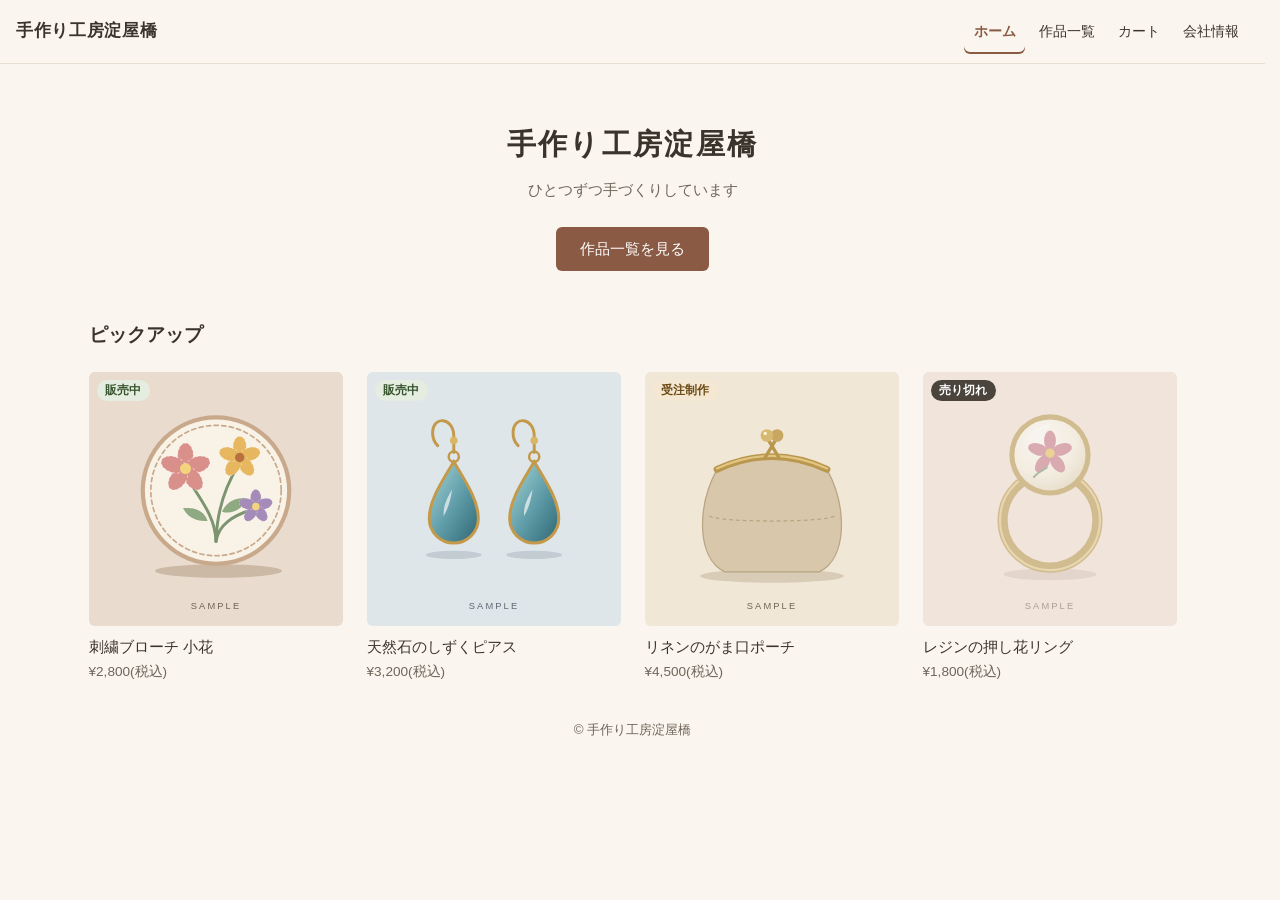
==== index.html @ a973cd4c "Add files via upload" ====
<!DOCTYPE html>
<html lang="ja">
<head>
  <meta charset="utf-8">
  <meta name="viewport" content="width=device-width, initial-scale=1">
  <title>作品カタログ</title>
  <link rel="icon" href="data:,">
  <link rel="stylesheet" href="styles.css">
</head>
<body>
  <header class="site-header">
    <a id="brand" class="brand" href="#home">作品カタログ</a>
    <nav class="site-nav" aria-label="メインメニュー">
      <a class="nav-button" href="#home" data-route="home">ホーム</a>
      <a class="nav-button" href="#works" data-route="works">作品一覧</a>
      <a class="nav-button" href="#cart" data-route="cart" id="nav-cart">カート<span id="cart-count" class="cart-count" hidden></span></a>
      <a class="nav-button" href="#company" data-route="company">会社情報</a>
    </nav>
  </header>

  <main class="site-main">
    <p id="message" class="message" hidden></p>
    <noscript><p class="message">作品を表示するには JavaScript を有効にしてください。</p></noscript>

    <section id="view-home" hidden>
      <div class="hero">
        <h1 id="home-title" tabindex="-1"></h1>
        <p id="shop-description"></p>
        <a class="primary-button" href="#works">作品一覧を見る</a>
      </div>
      <div id="pickup" hidden>
        <h2 class="section-title">ピックアップ</h2>
        <ul id="pickup-list" class="work-list"></ul>
      </div>
    </section>

    <section id="view-works" hidden>
      <h1 id="works-title" class="page-title" tabindex="-1">作品一覧</h1>
      <p id="works-empty" class="message" hidden>作品を準備中です。</p>
      <ul id="work-list" class="work-list"></ul>
    </section>

    <section id="view-cart" hidden>
      <h1 id="cart-title" class="page-title" tabindex="-1">カート</h1>
      <p id="cart-empty" class="message" hidden>カートは空です。<br><a href="#works">作品一覧を見る</a></p>
      <ul id="cart-list" class="cart-list"></ul>
      <div id="cart-summary" class="cart-summary" hidden>
        <p class="cart-total" aria-live="polite">合計 <strong id="cart-total"></strong></p>
        <p class="cart-note">ご注文方法は現在準備中です。</p>
      </div>
    </section>

    <section id="view-company" hidden>
      <h1 id="company-title" class="page-title" tabindex="-1">会社情報</h1>
      <p id="company-empty" class="message" hidden>会社情報を準備中です。</p>
      <dl id="shop-contact" class="shop-contact" hidden></dl>
    </section>
  </main>

  <footer class="site-footer">
    <small id="footer-text"></small>
  </footer>

  <dialog id="work-dialog" class="work-dialog" aria-labelledby="dialog-title">
    <button type="button" id="dialog-close" class="dialog-close" aria-label="閉じる">&times;</button>
    <div id="dialog-body" class="dialog-body">
      <div class="dialog-gallery">
        <div id="dialog-image" class="dialog-image"></div>
        <div id="dialog-thumbs" class="dialog-thumbs"></div>
      </div>
      <div class="dialog-info">
        <div id="dialog-status"></div>
        <h2 id="dialog-title"></h2>
        <p id="dialog-price" class="dialog-price"></p>
        <p id="dialog-description" class="dialog-description"></p>
        <dl id="dialog-specs" class="dialog-specs"></dl>
        <div class="dialog-actions">
          <button type="button" id="dialog-add" class="primary-button">カートに入れる</button>
          <p id="dialog-cart-note" class="dialog-cart-note" role="status"></p>
          <a id="dialog-cart-link" href="#cart" hidden>カートを見る</a>
        </div>
      </div>
    </div>
  </dialog>

  <script src="works.js"></script>
  <script src="app.js"></script>
</body>
</html>
---- styles.css ----
:root {
  --bg: #faf6ef;
  --surface: #ffffff;
  --ink: #3a332b;
  --muted: #6f655a;
  --line: #e6dfd3;
  --accent: #8a5a44;
  --image-bg: #efe9df;
}

* {
  box-sizing: border-box;
}

html {
  /* ダイアログを開いてスクロールバーが消えても、背景が横にずれないようにする */
  scrollbar-gutter: stable;
}

html:has(dialog[open]) {
  overflow: hidden;
}

body {
  margin: 0;
  background: var(--bg);
  color: var(--ink);
  font-family: "Hiragino Kaku Gothic ProN", "Hiragino Sans", "Yu Gothic UI", "Yu Gothic", Meiryo, sans-serif;
  line-height: 1.7;
}

.visually-hidden {
  position: absolute;
  width: 1px;
  height: 1px;
  overflow: hidden;
  clip-path: inset(50%);
  white-space: nowrap;
}

:focus-visible {
  outline: 2px solid var(--accent);
  outline-offset: 2px;
}

[tabindex="-1"]:focus {
  outline: none;
}

[hidden] {
  display: none !important;
}

/* ヘッダー・フッター */
.site-header {
  position: sticky;
  top: 0;
  z-index: 10;
  display: flex;
  flex-wrap: wrap;
  align-items: center;
  justify-content: space-between;
  gap: 0.25rem 0.75rem;
  padding: 0.6rem 1rem;
  border-bottom: 1px solid var(--line);
  background: var(--bg);
}

.brand {
  color: var(--ink);
  font-size: 1.05rem;
  font-weight: 600;
  letter-spacing: 0.04em;
  text-decoration: none;
}

.site-nav {
  display: flex;
  gap: 0.25rem;
  margin-left: auto;
}

.nav-button {
  display: inline-flex;
  align-items: center;
  gap: 0.3rem;
  min-height: 2.75rem;
  padding: 0 0.6rem;
  border-radius: 6px;
  color: var(--ink);
  font-size: 0.85rem;
  text-decoration: none;
  white-space: nowrap;
}

.nav-button:hover {
  background: var(--image-bg);
}

.nav-button[aria-current="page"] {
  color: var(--accent);
  font-weight: 600;
  box-shadow: inset 0 -2px 0 var(--accent);
}

.cart-count {
  min-width: 1.3rem;
  padding: 0 0.3rem;
  border-radius: 999px;
  background: var(--accent);
  color: #ffffff;
  font-size: 0.72rem;
  font-weight: 600;
  line-height: 1.3rem;
  text-align: center;
}

.primary-button {
  display: inline-block;
  min-height: 2.75rem;
  padding: 0.55rem 1.5rem;
  border: 0;
  border-radius: 6px;
  background: var(--accent);
  color: #ffffff;
  font: inherit;
  font-size: 0.95rem;
  text-decoration: none;
  cursor: pointer;
}

.primary-button:hover {
  background: #744a37;
}

.primary-button:disabled {
  background: var(--image-bg);
  color: var(--muted);
  cursor: not-allowed;
}

/* ホーム */
.hero {
  padding: 3.5rem 0 3rem;
  text-align: center;
}

.hero h1 {
  margin: 0;
  font-size: 1.8rem;
  font-weight: 600;
  letter-spacing: 0.08em;
}

.hero p {
  margin: 0.5rem 0 1.5rem;
  color: var(--muted);
  font-size: 0.95rem;
}

.section-title,
.page-title {
  margin: 0 0 1.25rem;
  font-size: 1.2rem;
  font-weight: 600;
}

.page-title {
  padding-top: 2rem;
  font-size: 1.4rem;
}

.site-footer {
  padding: 2rem 1.25rem 3rem;
  color: var(--muted);
  text-align: center;
}

/* 会社情報 */
.shop-contact {
  display: grid;
  grid-template-columns: auto minmax(0, 1fr);
  gap: 0.75rem 1.5rem;
  max-width: 720px;
  margin: 0;
  padding-top: 1rem;
  border-top: 1px solid var(--line);
  font-size: 0.95rem;
}

.shop-contact dt {
  color: var(--muted);
  white-space: nowrap;
}

.shop-contact dd {
  margin: 0;
  overflow-wrap: anywhere;
}

.shop-contact a {
  color: inherit;
}

/* 作品一覧 */
.site-main {
  max-width: 1120px;
  margin: 0 auto;
  padding: 0 1rem;
}

.message {
  padding: 3rem 1rem;
  color: var(--muted);
  text-align: center;
}

.work-list {
  display: grid;
  grid-template-columns: repeat(2, minmax(0, 1fr));
  gap: 1.5rem 1rem;
  margin: 0;
  padding: 0;
  list-style: none;
}

.work-card {
  display: block;
  width: 100%;
  padding: 0;
  border: 0;
  background: none;
  color: inherit;
  font: inherit;
  text-align: left;
  cursor: pointer;
}

.work-card-image {
  display: block;
  position: relative;
  aspect-ratio: 1;
  overflow: hidden;
  border-radius: 6px;
  background: var(--image-bg);
}

.work-card-image img {
  display: block;
  width: 100%;
  height: 100%;
  object-fit: cover;
  transition: transform 0.25s ease;
}

.work-card:hover .work-card-image img {
  transform: scale(1.03);
}

.work-card.is-soldout .work-card-image img,
.work-card.is-soldout .image-fallback {
  opacity: 0.55;
}

.work-card-image .status-badge {
  position: absolute;
  top: 0.5rem;
  left: 0.5rem;
}

.work-card-name {
  display: block;
  margin-top: 0.6rem;
  font-size: 0.92rem;
  overflow-wrap: anywhere;
}

.work-card-price {
  display: block;
  color: var(--muted);
  font-size: 0.85rem;
}

.image-fallback {
  display: flex;
  align-items: center;
  justify-content: center;
  width: 100%;
  height: 100%;
  color: var(--muted);
  font-size: 0.8rem;
}

/* 販売状況 */
.status-badge {
  display: inline-block;
  padding: 0.1rem 0.55rem;
  border-radius: 999px;
  font-size: 0.72rem;
  font-weight: 600;
  line-height: 1.6;
}

.status-available {
  background: #e4eddf;
  color: #33512b;
}

.status-order {
  background: #f5e8d3;
  color: #6b4a14;
}

.status-soldout {
  background: #4a443d;
  color: #ffffff;
}

/* カート */
.cart-list {
  max-width: 720px;
  margin: 0;
  padding: 0;
  list-style: none;
}

.cart-row {
  display: flex;
  gap: 1rem;
  padding: 1rem 0;
  border-top: 1px solid var(--line);
}

.cart-row-image {
  flex: none;
  width: 6rem;
  height: 6rem;
  overflow: hidden;
  border-radius: 6px;
  background: var(--image-bg);
}

.cart-row-image img {
  display: block;
  width: 100%;
  height: 100%;
  object-fit: cover;
}

.cart-row-info {
  flex: 1;
  min-width: 0;
}

.cart-row-name {
  margin: 0;
  font-size: 0.95rem;
  overflow-wrap: anywhere;
}

.cart-row-price {
  margin: 0;
  color: var(--muted);
  font-size: 0.85rem;
}

.cart-row-controls {
  display: flex;
  flex-wrap: wrap;
  align-items: center;
  gap: 0.25rem;
  margin-top: 0.5rem;
}

.quantity-button {
  width: 2.75rem;
  height: 2.75rem;
  border: 1px solid var(--line);
  border-radius: 6px;
  background: var(--surface);
  color: var(--ink);
  font-size: 1.1rem;
  cursor: pointer;
}

.quantity-button:disabled {
  color: #b3aa9d;
  cursor: not-allowed;
}

.quantity-value {
  min-width: 2rem;
  text-align: center;
}

.cart-remove {
  min-height: 2.75rem;
  margin-left: 0.5rem;
  padding: 0 0.5rem;
  border: 0;
  background: none;
  color: var(--muted);
  font: inherit;
  font-size: 0.85rem;
  text-decoration: underline;
  cursor: pointer;
}

.cart-row-notice {
  color: var(--muted);
  font-size: 0.85rem;
}

.cart-summary {
  max-width: 720px;
  padding-top: 1rem;
  border-top: 1px solid var(--line);
  text-align: right;
}

.cart-total {
  margin: 0;
}

.cart-total strong {
  font-size: 1.25rem;
}

.cart-note {
  margin: 0.5rem 0 0;
  color: var(--muted);
  font-size: 0.85rem;
}

/* 作品詳細 */
.work-dialog {
  width: min(880px, calc(100vw - 2rem));
  max-width: none;
  max-height: 90vh;
  max-height: 90dvh;
  padding: 0;
  overflow: hidden;
  border: 0;
  border-radius: 10px;
  background: var(--surface);
  color: var(--ink);
}

.work-dialog::backdrop {
  background: rgba(40, 33, 26, 0.55);
}

.dialog-body {
  max-height: 90vh;
  max-height: 90dvh;
  overflow-y: auto;
}

.dialog-close {
  position: absolute;
  top: 0.6rem;
  right: 0.6rem;
  z-index: 1;
  width: 2.75rem;
  height: 2.75rem;
  border: 1px solid var(--line);
  border-radius: 50%;
  background: var(--surface);
  color: var(--ink);
  font-size: 1.4rem;
  line-height: 1;
  cursor: pointer;
}

.dialog-image {
  aspect-ratio: 1;
  background: var(--image-bg);
}

.dialog-image img {
  display: block;
  width: 100%;
  height: 100%;
  object-fit: cover;
}

.dialog-thumbs {
  display: flex;
  flex-wrap: wrap;
  gap: 0.5rem;
  padding: 0.75rem 1.25rem 0;
}

.dialog-thumbs:empty {
  display: none;
}

.dialog-thumb {
  width: 3.5rem;
  height: 3.5rem;
  padding: 0;
  overflow: hidden;
  border: 2px solid transparent;
  border-radius: 4px;
  background: var(--image-bg);
  cursor: pointer;
}

.dialog-thumb[aria-current="true"] {
  border-color: var(--accent);
}

.dialog-thumb img {
  display: block;
  width: 100%;
  height: 100%;
  object-fit: cover;
}

.dialog-info {
  padding: 1.25rem 1.25rem 1.75rem;
}

.dialog-info h2 {
  margin: 0.5rem 0 0;
  font-size: 1.3rem;
  font-weight: 600;
  overflow-wrap: anywhere;
}

.dialog-price {
  margin: 0.25rem 0 0;
  font-size: 1.05rem;
}

.dialog-description {
  margin: 1.25rem 0 0;
  font-size: 0.95rem;
  white-space: pre-line;
  overflow-wrap: anywhere;
}

.dialog-specs {
  display: grid;
  grid-template-columns: auto 1fr;
  gap: 0.35rem 1rem;
  margin: 1.25rem 0 0;
  padding-top: 1rem;
  border-top: 1px solid var(--line);
  font-size: 0.88rem;
}

.dialog-specs:empty {
  display: none;
}

.dialog-specs dt {
  color: var(--muted);
}

.dialog-specs dd {
  margin: 0;
  overflow-wrap: anywhere;
}

.dialog-actions {
  margin-top: 1.5rem;
}

.dialog-cart-note {
  margin: 0.5rem 0 0;
  font-size: 0.88rem;
}

.dialog-cart-note:empty {
  display: none;
}

.dialog-actions a {
  display: inline-block;
  padding: 0.5rem 0;
  color: var(--accent);
  font-size: 0.9rem;
}

/* タブレット・PC */
@media (min-width: 720px) {
  .work-list {
    grid-template-columns: repeat(3, minmax(0, 1fr));
    gap: 2rem 1.5rem;
  }

  .dialog-body {
    display: grid;
    grid-template-columns: 1fr 1fr;
  }

  .dialog-thumbs {
    padding-bottom: 1.25rem;
  }

  .dialog-info {
    padding: 2rem 2rem 2rem 1.75rem;
  }
}

@media (min-width: 1024px) {
  .work-list {
    grid-template-columns: repeat(4, minmax(0, 1fr));
  }
}

@media (prefers-reduced-motion: reduce) {
  .work-card-image img {
    transition: none;
  }
}
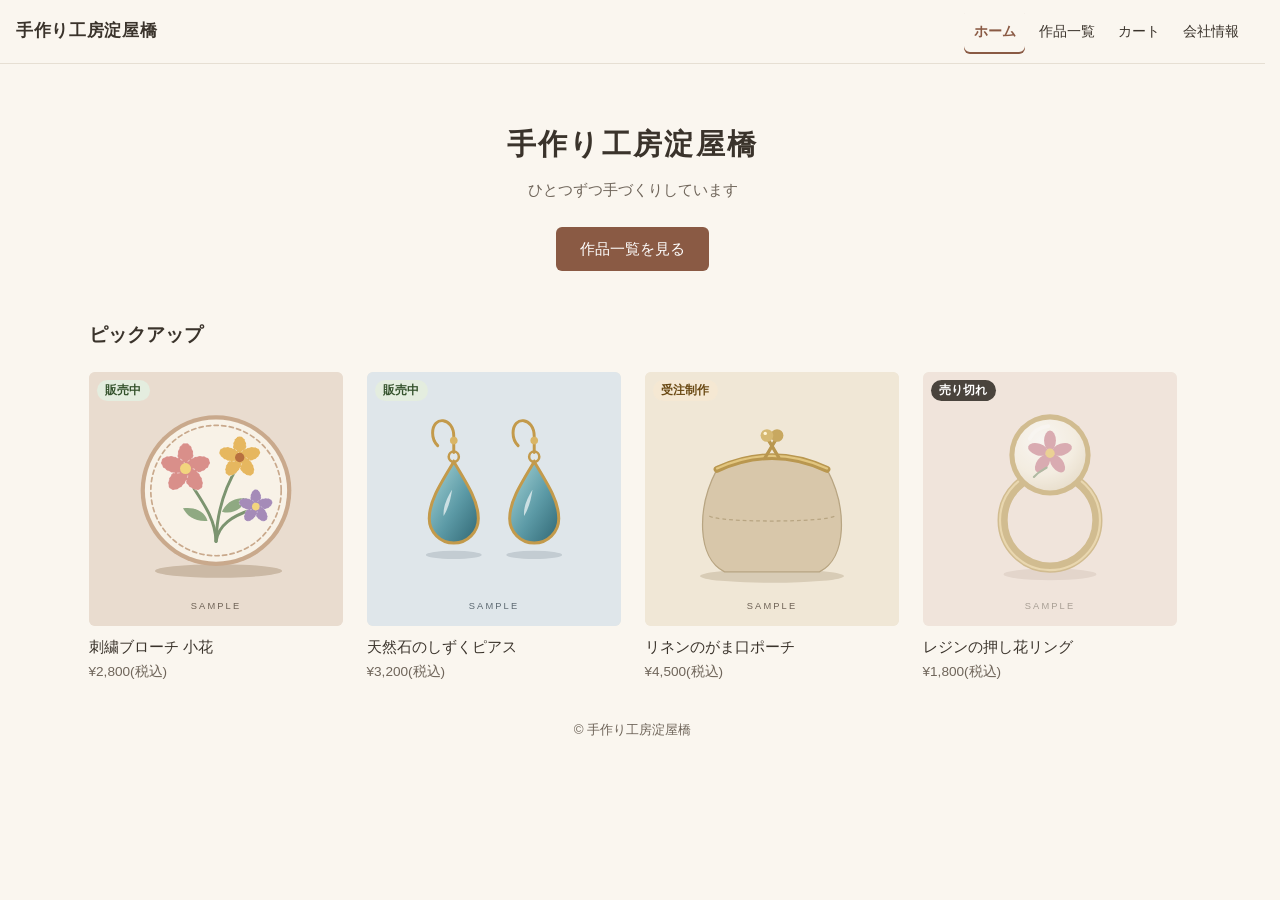
==== commit 8fcc69b4: "作品の絞り込みと Notion 管理を追加 - 作品一覧に販売状況の絞り込みボタンを追加 - Notion の作品データから works.js を作る同期を追加 - Notion の作品を編集する管理" ====
--- a/index.html
+++ b/index.html
@@ -36,7 +36,9 @@
 
     <section id="view-works" hidden>
       <h1 id="works-title" class="page-title" tabindex="-1">作品一覧</h1>
-      <p id="works-empty" class="message" hidden>作品を準備中です。</p>
+      <div id="work-filter" class="work-filter" role="group" aria-label="販売状況で絞り込む" hidden></div>
+      <p id="works-result" class="visually-hidden" role="status"></p>
+      <p id="works-empty" class="message" hidden></p>
       <ul id="work-list" class="work-list"></ul>
     </section>
 
--- a/styles.css
+++ b/styles.css
@@ -213,6 +213,36 @@
   padding: 3rem 1rem;
   color: var(--muted);
   text-align: center;
+}
+
+.work-filter {
+  display: flex;
+  flex-wrap: wrap;
+  gap: 0.5rem;
+  margin: 0 0 1.5rem;
+}
+
+.filter-button {
+  min-height: 2.75rem;
+  padding: 0 1rem;
+  border: 1px solid var(--line);
+  border-radius: 999px;
+  background: var(--surface);
+  color: var(--ink);
+  font: inherit;
+  font-size: 0.9rem;
+  cursor: pointer;
+}
+
+.filter-button:hover {
+  background: var(--image-bg);
+}
+
+.filter-button[aria-pressed="true"] {
+  border-color: var(--accent);
+  background: var(--accent);
+  color: #ffffff;
+  font-weight: 600;
 }
 
 .work-list {
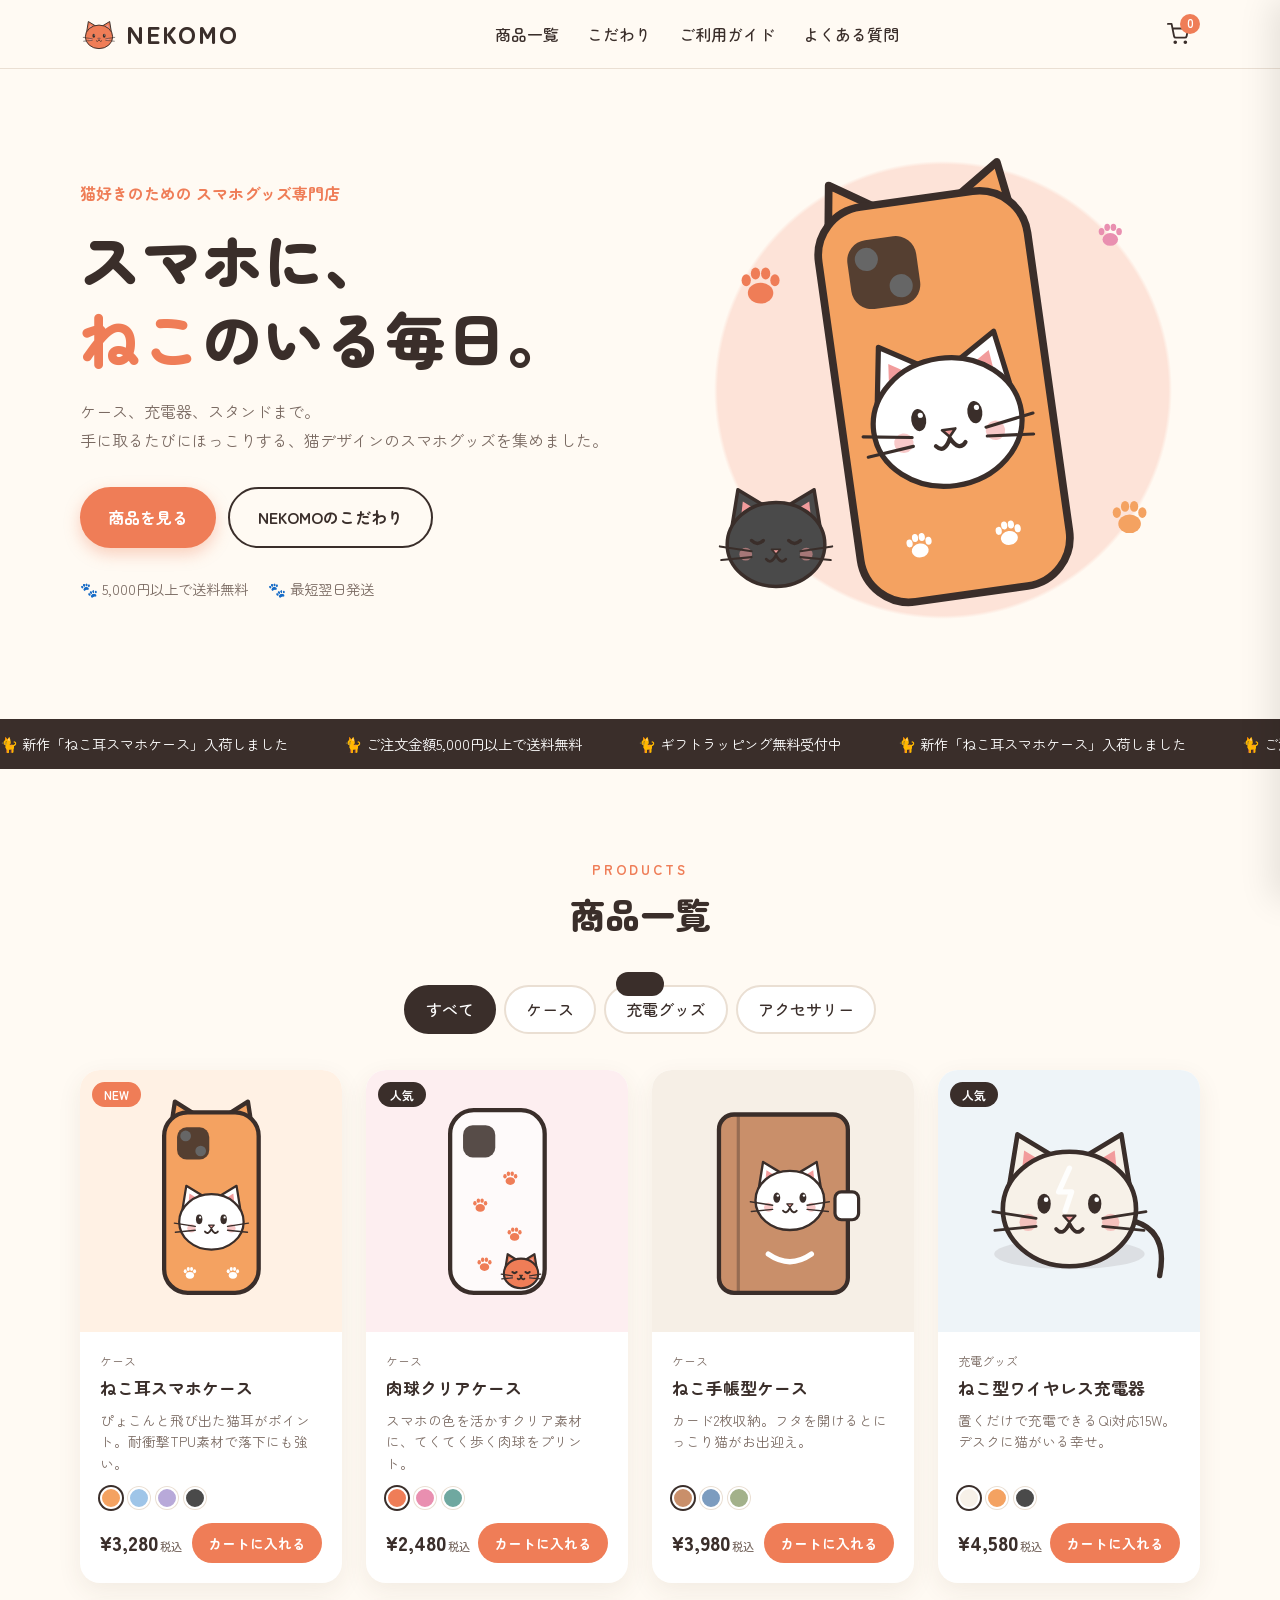
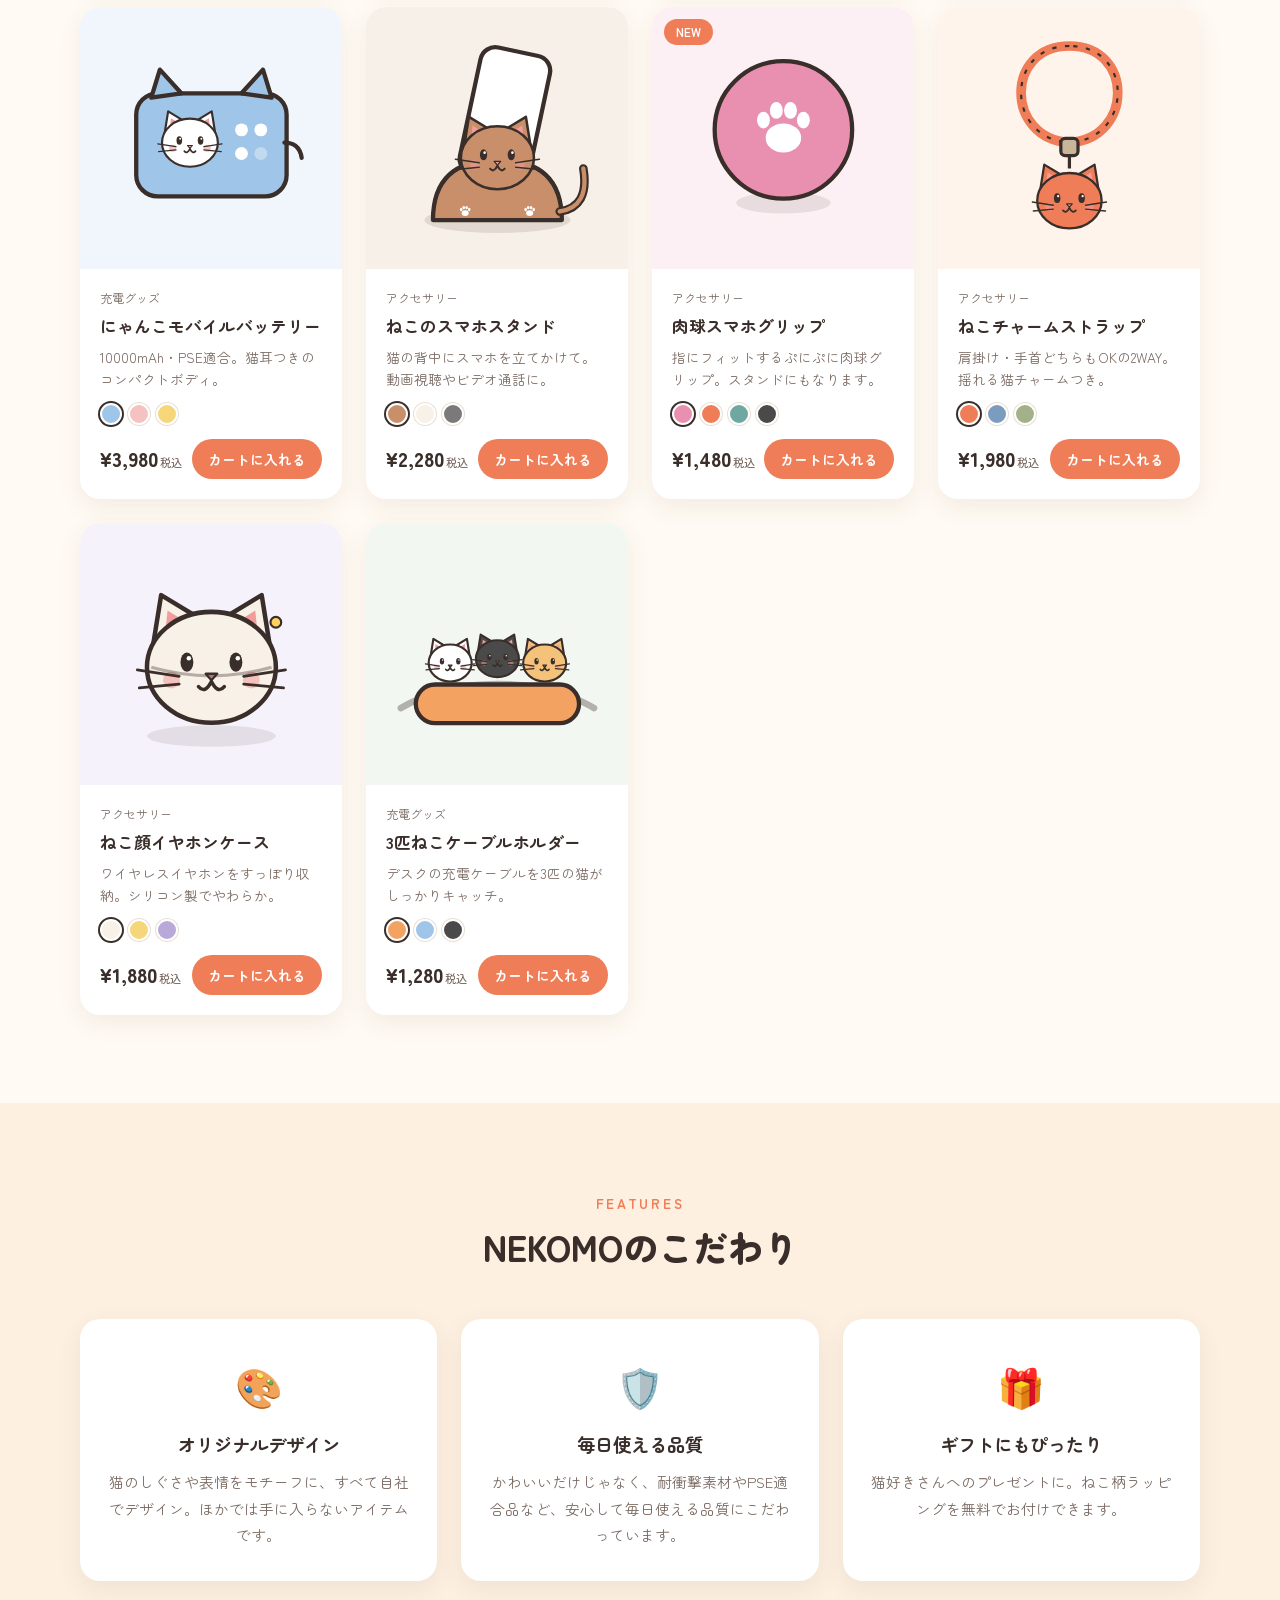
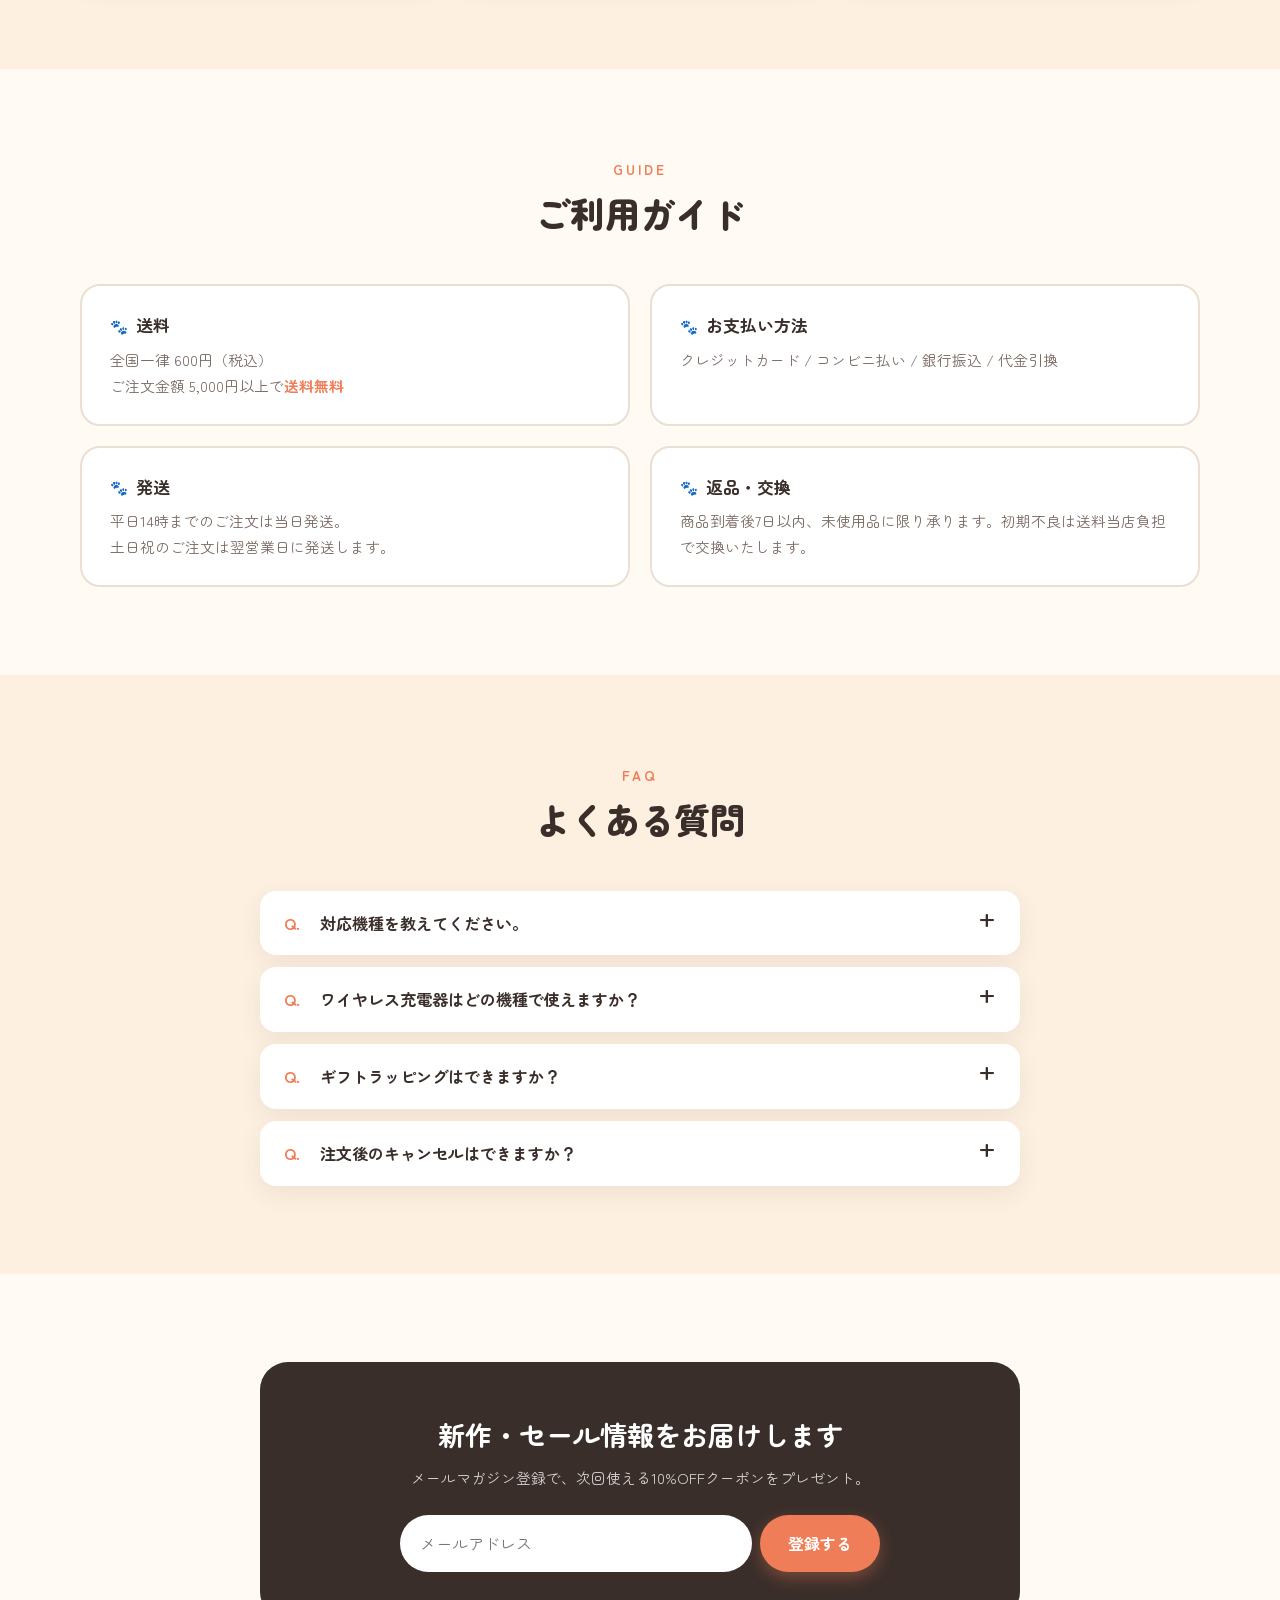
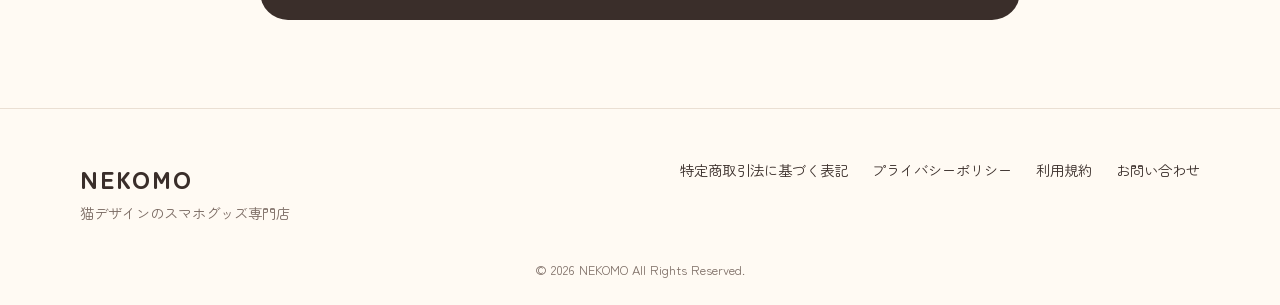
==== commit 21373259: "NEKOMO（猫デザインのスマホグッズ専門店）のショップページを追加 Co-Authored-By: Claude Opus 5.5 <noreply@anthropic.com>" ====
--- a/index.html
+++ b/index.html
@@ -1,91 +1,222 @@
-<!DOCTYPE html>
+<!doctype html>
 <html lang="ja">
 <head>
   <meta charset="utf-8">
   <meta name="viewport" content="width=device-width, initial-scale=1">
-  <title>作品カタログ</title>
-  <link rel="icon" href="data:,">
-  <link rel="stylesheet" href="styles.css">
+  <title>NEKOMO｜猫デザインのスマホグッズ専門店</title>
+  <meta name="description" content="猫デザインのスマホケース・充電器・スタンドなど、毎日がちょっと楽しくなるスマホグッズの専門店 NEKOMO。">
+  <link rel="preconnect" href="https://fonts.googleapis.com">
+  <link rel="preconnect" href="https://fonts.gstatic.com" crossorigin>
+  <link href="https://fonts.googleapis.com/css2?family=Zen+Maru+Gothic:wght@400;500;700;900&display=swap" rel="stylesheet">
+  <link rel="stylesheet" href="style.css">
 </head>
 <body>
-  <header class="site-header">
-    <a id="brand" class="brand" href="#home">作品カタログ</a>
-    <nav class="site-nav" aria-label="メインメニュー">
-      <a class="nav-button" href="#home" data-route="home">ホーム</a>
-      <a class="nav-button" href="#works" data-route="works">作品一覧</a>
-      <a class="nav-button" href="#cart" data-route="cart" id="nav-cart">カート<span id="cart-count" class="cart-count" hidden></span></a>
-      <a class="nav-button" href="#company" data-route="company">会社情報</a>
-    </nav>
+
+  <!-- ヘッダー -->
+  <header class="header">
+    <div class="container header__inner">
+      <a href="#" class="logo" aria-label="NEKOMO トップへ">
+        <span class="logo__icon" id="logoIcon"></span>
+        <span class="logo__text">NEKOMO</span>
+      </a>
+      <nav class="nav" id="nav">
+        <a href="#products">商品一覧</a>
+        <a href="#features">こだわり</a>
+        <a href="#guide">ご利用ガイド</a>
+        <a href="#faq">よくある質問</a>
+      </nav>
+      <div class="header__actions">
+        <button class="cart-btn" id="cartOpen" aria-label="カートを開く">
+          <svg viewBox="0 0 24 24" width="22" height="22" fill="none" stroke="currentColor" stroke-width="2" stroke-linecap="round" stroke-linejoin="round"><circle cx="9" cy="21" r="1"/><circle cx="20" cy="21" r="1"/><path d="M1 1h4l2.7 13.4a2 2 0 0 0 2 1.6h9.7a2 2 0 0 0 2-1.6L23 6H6"/></svg>
+          <span class="cart-btn__count" id="cartCount">0</span>
+        </button>
+        <button class="menu-btn" id="menuBtn" aria-label="メニュー"><span></span><span></span><span></span></button>
+      </div>
+    </div>
   </header>
 
-  <main class="site-main">
-    <p id="message" class="message" hidden></p>
-    <noscript><p class="message">作品を表示するには JavaScript を有効にしてください。</p></noscript>
-
-    <section id="view-home" hidden>
-      <div class="hero">
-        <h1 id="home-title" tabindex="-1"></h1>
-        <p id="shop-description"></p>
-        <a class="primary-button" href="#works">作品一覧を見る</a>
-      </div>
-      <div id="pickup" hidden>
-        <h2 class="section-title">ピックアップ</h2>
-        <ul id="pickup-list" class="work-list"></ul>
-      </div>
-    </section>
-
-    <section id="view-works" hidden>
-      <h1 id="works-title" class="page-title" tabindex="-1">作品一覧</h1>
-      <div id="work-filter" class="work-filter" role="group" aria-label="販売状況で絞り込む" hidden></div>
-      <p id="works-result" class="visually-hidden" role="status"></p>
-      <p id="works-empty" class="message" hidden></p>
-      <ul id="work-list" class="work-list"></ul>
-    </section>
-
-    <section id="view-cart" hidden>
-      <h1 id="cart-title" class="page-title" tabindex="-1">カート</h1>
-      <p id="cart-empty" class="message" hidden>カートは空です。<br><a href="#works">作品一覧を見る</a></p>
-      <ul id="cart-list" class="cart-list"></ul>
-      <div id="cart-summary" class="cart-summary" hidden>
-        <p class="cart-total" aria-live="polite">合計 <strong id="cart-total"></strong></p>
-        <p class="cart-note">ご注文方法は現在準備中です。</p>
-      </div>
-    </section>
-
-    <section id="view-company" hidden>
-      <h1 id="company-title" class="page-title" tabindex="-1">会社情報</h1>
-      <p id="company-empty" class="message" hidden>会社情報を準備中です。</p>
-      <dl id="shop-contact" class="shop-contact" hidden></dl>
+  <main>
+    <!-- ヒーロー -->
+    <section class="hero">
+      <div class="container hero__inner">
+        <div class="hero__text">
+          <p class="hero__eyebrow">猫好きのための スマホグッズ専門店</p>
+          <h1 class="hero__title">スマホに、<br><span class="accent">ねこ</span>のいる毎日。</h1>
+          <p class="hero__lead">ケース、充電器、スタンドまで。<br>手に取るたびにほっこりする、猫デザインのスマホグッズを集めました。</p>
+          <div class="hero__cta">
+            <a href="#products" class="btn btn--primary">商品を見る</a>
+            <a href="#features" class="btn btn--ghost">NEKOMOのこだわり</a>
+          </div>
+          <ul class="hero__badges">
+            <li>🐾 5,000円以上で送料無料</li>
+            <li>🐾 最短翌日発送</li>
+          </ul>
+        </div>
+        <div class="hero__visual" id="heroVisual" aria-hidden="true"></div>
+      </div>
+    </section>
+
+    <!-- お知らせ帯 -->
+    <div class="ticker">
+      <div class="ticker__track">
+        <span>🐈 新作「ねこ耳スマホケース」入荷しました</span>
+        <span>🐈 ご注文金額5,000円以上で送料無料</span>
+        <span>🐈 ギフトラッピング無料受付中</span>
+        <span>🐈 新作「ねこ耳スマホケース」入荷しました</span>
+        <span>🐈 ご注文金額5,000円以上で送料無料</span>
+        <span>🐈 ギフトラッピング無料受付中</span>
+      </div>
+    </div>
+
+    <!-- 商品一覧 -->
+    <section class="section" id="products">
+      <div class="container">
+        <div class="section__head">
+          <p class="section__eyebrow">PRODUCTS</p>
+          <h2 class="section__title">商品一覧</h2>
+        </div>
+        <div class="filters" id="filters" role="tablist">
+          <button class="filter is-active" data-cat="all">すべて</button>
+          <button class="filter" data-cat="case">ケース</button>
+          <button class="filter" data-cat="charge">充電グッズ</button>
+          <button class="filter" data-cat="accessory">アクセサリー</button>
+        </div>
+        <div class="grid" id="productGrid"></div>
+      </div>
+    </section>
+
+    <!-- こだわり -->
+    <section class="section section--tint" id="features">
+      <div class="container">
+        <div class="section__head">
+          <p class="section__eyebrow">FEATURES</p>
+          <h2 class="section__title">NEKOMOのこだわり</h2>
+        </div>
+        <div class="features">
+          <article class="feature">
+            <div class="feature__icon">🎨</div>
+            <h3>オリジナルデザイン</h3>
+            <p>猫のしぐさや表情をモチーフに、すべて自社でデザイン。ほかでは手に入らないアイテムです。</p>
+          </article>
+          <article class="feature">
+            <div class="feature__icon">🛡️</div>
+            <h3>毎日使える品質</h3>
+            <p>かわいいだけじゃなく、耐衝撃素材やPSE適合品など、安心して毎日使える品質にこだわっています。</p>
+          </article>
+          <article class="feature">
+            <div class="feature__icon">🎁</div>
+            <h3>ギフトにもぴったり</h3>
+            <p>猫好きさんへのプレゼントに。ねこ柄ラッピングを無料でお付けできます。</p>
+          </article>
+        </div>
+      </div>
+    </section>
+
+    <!-- ご利用ガイド -->
+    <section class="section" id="guide">
+      <div class="container">
+        <div class="section__head">
+          <p class="section__eyebrow">GUIDE</p>
+          <h2 class="section__title">ご利用ガイド</h2>
+        </div>
+        <div class="guide">
+          <div class="guide__item">
+            <h3>送料</h3>
+            <p>全国一律 600円（税込）<br>ご注文金額 5,000円以上で<strong>送料無料</strong></p>
+          </div>
+          <div class="guide__item">
+            <h3>お支払い方法</h3>
+            <p>クレジットカード / コンビニ払い / 銀行振込 / 代金引換</p>
+          </div>
+          <div class="guide__item">
+            <h3>発送</h3>
+            <p>平日14時までのご注文は当日発送。<br>土日祝のご注文は翌営業日に発送します。</p>
+          </div>
+          <div class="guide__item">
+            <h3>返品・交換</h3>
+            <p>商品到着後7日以内、未使用品に限り承ります。初期不良は送料当店負担で交換いたします。</p>
+          </div>
+        </div>
+      </div>
+    </section>
+
+    <!-- FAQ -->
+    <section class="section section--tint" id="faq">
+      <div class="container container--narrow">
+        <div class="section__head">
+          <p class="section__eyebrow">FAQ</p>
+          <h2 class="section__title">よくある質問</h2>
+        </div>
+        <div class="faq">
+          <details>
+            <summary>対応機種を教えてください。</summary>
+            <p>スマホケース・保護グッズは iPhone 15 / 16 / 17 シリーズ、主要な Android 機種に対応しています。各商品ページの対応機種をご確認ください。</p>
+          </details>
+          <details>
+            <summary>ワイヤレス充電器はどの機種で使えますか？</summary>
+            <p>Qi 規格に対応したスマートフォンでご利用いただけます。厚みのあるケースを装着している場合は充電できないことがあります。</p>
+          </details>
+          <details>
+            <summary>ギフトラッピングはできますか？</summary>
+            <p>はい、無料で承ります。ご注文時の備考欄に「ラッピング希望」とご記入ください。</p>
+          </details>
+          <details>
+            <summary>注文後のキャンセルはできますか？</summary>
+            <p>発送前であればキャンセル可能です。お問い合わせフォームよりお早めにご連絡ください。</p>
+          </details>
+        </div>
+      </div>
+    </section>
+
+    <!-- ニュースレター -->
+    <section class="section newsletter">
+      <div class="container container--narrow newsletter__inner">
+        <h2>新作・セール情報をお届けします</h2>
+        <p>メールマガジン登録で、次回使える10%OFFクーポンをプレゼント。</p>
+        <form class="newsletter__form" id="newsletterForm">
+          <input type="email" placeholder="メールアドレス" required aria-label="メールアドレス">
+          <button class="btn btn--primary" type="submit">登録する</button>
+        </form>
+      </div>
     </section>
   </main>
 
-  <footer class="site-footer">
-    <small id="footer-text"></small>
+  <!-- フッター -->
+  <footer class="footer">
+    <div class="container footer__inner">
+      <div>
+        <p class="logo logo--footer"><span class="logo__text">NEKOMO</span></p>
+        <p class="footer__desc">猫デザインのスマホグッズ専門店</p>
+      </div>
+      <ul class="footer__links">
+        <li><a href="#">特定商取引法に基づく表記</a></li>
+        <li><a href="#">プライバシーポリシー</a></li>
+        <li><a href="#">利用規約</a></li>
+        <li><a href="#">お問い合わせ</a></li>
+      </ul>
+    </div>
+    <p class="footer__copy">&copy; 2026 NEKOMO All Rights Reserved.</p>
   </footer>
 
-  <dialog id="work-dialog" class="work-dialog" aria-labelledby="dialog-title">
-    <button type="button" id="dialog-close" class="dialog-close" aria-label="閉じる">&times;</button>
-    <div id="dialog-body" class="dialog-body">
-      <div class="dialog-gallery">
-        <div id="dialog-image" class="dialog-image"></div>
-        <div id="dialog-thumbs" class="dialog-thumbs"></div>
-      </div>
-      <div class="dialog-info">
-        <div id="dialog-status"></div>
-        <h2 id="dialog-title"></h2>
-        <p id="dialog-price" class="dialog-price"></p>
-        <p id="dialog-description" class="dialog-description"></p>
-        <dl id="dialog-specs" class="dialog-specs"></dl>
-        <div class="dialog-actions">
-          <button type="button" id="dialog-add" class="primary-button">カートに入れる</button>
-          <p id="dialog-cart-note" class="dialog-cart-note" role="status"></p>
-          <a id="dialog-cart-link" href="#cart" hidden>カートを見る</a>
-        </div>
-      </div>
-    </div>
-  </dialog>
-
-  <script src="works.js"></script>
-  <script src="app.js"></script>
+  <!-- カートドロワー -->
+  <div class="overlay" id="overlay"></div>
+  <aside class="drawer" id="drawer" aria-label="ショッピングカート">
+    <div class="drawer__head">
+      <h2>カート</h2>
+      <button class="drawer__close" id="cartClose" aria-label="閉じる">×</button>
+    </div>
+    <div class="drawer__body" id="cartItems"></div>
+    <div class="drawer__foot">
+      <div class="drawer__row"><span>小計</span><span id="subtotal">¥0</span></div>
+      <div class="drawer__row"><span>送料</span><span id="shipping">¥0</span></div>
+      <p class="drawer__note" id="shippingNote"></p>
+      <div class="drawer__row drawer__row--total"><span>合計（税込）</span><span id="total">¥0</span></div>
+      <button class="btn btn--primary btn--block" id="checkoutBtn">レジに進む</button>
+    </div>
+  </aside>
+
+  <div class="toast" id="toast" role="status" aria-live="polite"></div>
+
+  <script src="script.js"></script>
 </body>
 </html>
--- a/style.css
+++ b/style.css
@@ -0,0 +1,244 @@
+:root {
+  --bg: #fffaf3;
+  --bg-tint: #fdf0e1;
+  --surface: #ffffff;
+  --text: #3a2e2a;
+  --muted: #7a6a62;
+  --line: #eadfd3;
+  --accent: #ef7d57;
+  --accent-dark: #d9643f;
+  --accent-soft: #fde3d8;
+  --radius: 20px;
+  --shadow: 0 8px 24px rgba(90, 60, 40, 0.08);
+}
+
+* { box-sizing: border-box; margin: 0; padding: 0; }
+html { scroll-behavior: smooth; scroll-padding-top: 80px; }
+body {
+  font-family: "Zen Maru Gothic", "Hiragino Maru Gothic ProN", "Meiryo", sans-serif;
+  background: var(--bg);
+  color: var(--text);
+  line-height: 1.8;
+  -webkit-font-smoothing: antialiased;
+}
+img, svg { display: block; max-width: 100%; }
+a { color: inherit; text-decoration: none; }
+button { font: inherit; cursor: pointer; border: none; background: none; color: inherit; }
+
+.container { width: min(1120px, 100% - 32px); margin-inline: auto; }
+.container--narrow { width: min(760px, 100% - 32px); }
+
+/* ボタン */
+.btn {
+  display: inline-flex; align-items: center; justify-content: center;
+  padding: 14px 28px; border-radius: 999px; font-weight: 700;
+  transition: transform .15s, background .2s, box-shadow .2s;
+}
+.btn:active { transform: scale(.97); }
+.btn--primary { background: var(--accent); color: #fff; box-shadow: 0 6px 16px rgba(239,125,87,.35); }
+.btn--primary:hover { background: var(--accent-dark); }
+.btn--ghost { border: 2px solid var(--text); }
+.btn--ghost:hover { background: var(--text); color: #fff; }
+.btn--block { width: 100%; }
+
+/* ヘッダー */
+.header {
+  position: sticky; top: 0; z-index: 50;
+  background: rgba(255,250,243,.9); backdrop-filter: blur(10px);
+  border-bottom: 1px solid var(--line);
+}
+.header__inner { display: flex; align-items: center; justify-content: space-between; height: 68px; }
+.logo { display: flex; align-items: center; gap: 8px; font-weight: 900; font-size: 1.5rem; letter-spacing: .08em; }
+.logo__icon { width: 38px; height: 38px; }
+.nav { display: flex; gap: 28px; font-weight: 500; }
+.nav a { position: relative; }
+.nav a::after { content: ""; position: absolute; left: 0; bottom: -2px; width: 0; height: 2px; background: var(--accent); transition: width .2s; }
+.nav a:hover::after { width: 100%; }
+.header__actions { display: flex; align-items: center; gap: 8px; }
+.cart-btn { position: relative; width: 44px; height: 44px; border-radius: 50%; display: grid; place-items: center; }
+.cart-btn:hover { background: var(--accent-soft); }
+.cart-btn__count {
+  position: absolute; top: 2px; right: 0; min-width: 20px; height: 20px; padding: 0 5px;
+  border-radius: 999px; background: var(--accent); color: #fff; font-size: .72rem; font-weight: 700;
+  display: grid; place-items: center; line-height: 1;
+}
+.cart-btn__count.bump { animation: bump .35s; }
+@keyframes bump { 50% { transform: scale(1.4); } }
+.menu-btn { display: none; width: 44px; height: 44px; flex-direction: column; justify-content: center; align-items: center; gap: 5px; }
+.menu-btn span { width: 22px; height: 2px; background: var(--text); border-radius: 2px; transition: .2s; }
+
+/* ヒーロー */
+.hero { padding: 64px 0 72px; overflow: hidden; }
+.hero__inner { display: grid; grid-template-columns: 1.1fr 1fr; align-items: center; gap: 40px; }
+.hero__eyebrow { color: var(--accent); font-weight: 700; margin-bottom: 12px; }
+.hero__title { font-size: clamp(2.2rem, 5.5vw, 3.8rem); line-height: 1.3; font-weight: 900; margin-bottom: 20px; }
+.accent { color: var(--accent); }
+.hero__lead { color: var(--muted); margin-bottom: 32px; }
+.hero__cta { display: flex; gap: 12px; flex-wrap: wrap; margin-bottom: 28px; }
+.hero__badges { list-style: none; display: flex; gap: 20px; flex-wrap: wrap; font-size: .9rem; color: var(--muted); }
+.hero__visual {
+  position: relative; aspect-ratio: 1; border-radius: 50%;
+  background: radial-gradient(circle at 50% 50%, var(--accent-soft) 0 62%, transparent 63%);
+}
+.hero__visual svg { width: 100%; height: 100%; animation: float 4s ease-in-out infinite; }
+@keyframes float { 50% { transform: translateY(-10px); } }
+
+/* ティッカー */
+.ticker { background: var(--text); color: #fff; overflow: hidden; padding: 12px 0; font-size: .9rem; }
+.ticker__track { display: flex; gap: 56px; width: max-content; animation: ticker 30s linear infinite; }
+@keyframes ticker { to { transform: translateX(-50%); } }
+
+/* セクション */
+.section { padding: 88px 0; }
+.section--tint { background: var(--bg-tint); }
+.section__head { text-align: center; margin-bottom: 40px; }
+.section__eyebrow { color: var(--accent); font-weight: 700; letter-spacing: .2em; font-size: .85rem; }
+.section__title { font-size: clamp(1.6rem, 3.5vw, 2.2rem); font-weight: 900; }
+
+/* フィルター */
+.filters { display: flex; justify-content: center; gap: 8px; flex-wrap: wrap; margin-bottom: 36px; }
+.filter { padding: 8px 20px; border-radius: 999px; border: 2px solid var(--line); background: var(--surface); font-weight: 500; transition: .2s; }
+.filter:hover { border-color: var(--accent); }
+.filter.is-active { background: var(--text); border-color: var(--text); color: #fff; }
+
+/* 商品グリッド */
+.grid { display: grid; grid-template-columns: repeat(auto-fill, minmax(240px, 1fr)); gap: 24px; }
+.card {
+  background: var(--surface); border-radius: var(--radius); overflow: hidden;
+  box-shadow: var(--shadow); display: flex; flex-direction: column;
+  transition: transform .2s, box-shadow .2s; animation: fadeUp .4s both;
+}
+.card:hover { transform: translateY(-4px); box-shadow: 0 14px 32px rgba(90,60,40,.14); }
+@keyframes fadeUp { from { opacity: 0; transform: translateY(12px); } }
+.card__img { position: relative; aspect-ratio: 1; display: grid; place-items: center; }
+.card__img svg { width: 82%; height: 82%; transition: transform .3s; }
+.card:hover .card__img svg { transform: scale(1.05) rotate(-2deg); }
+.card__badge {
+  position: absolute; top: 12px; left: 12px; padding: 2px 12px; border-radius: 999px;
+  background: var(--text); color: #fff; font-size: .75rem; font-weight: 700;
+}
+.card__badge--new { background: var(--accent); }
+.card__body { padding: 18px 20px 20px; display: flex; flex-direction: column; flex: 1; }
+.card__cat { font-size: .75rem; color: var(--muted); }
+.card__name { font-size: 1.05rem; font-weight: 700; margin: 2px 0 6px; }
+.card__desc { font-size: .85rem; color: var(--muted); line-height: 1.6; flex: 1; margin-bottom: 12px; }
+.card__colors { display: flex; gap: 6px; margin-bottom: 14px; }
+.swatch { width: 22px; height: 22px; border-radius: 50%; border: 2px solid #fff; box-shadow: 0 0 0 1px var(--line); transition: box-shadow .15s; }
+.swatch.is-active { box-shadow: 0 0 0 2px var(--text); }
+.card__foot { display: flex; align-items: center; justify-content: space-between; gap: 8px; }
+.card__price { font-size: 1.25rem; font-weight: 900; }
+.card__price small { font-size: .7rem; font-weight: 500; color: var(--muted); margin-left: 2px; }
+.add-btn {
+  padding: 8px 16px; border-radius: 999px; background: var(--accent); color: #fff; font-weight: 700; font-size: .85rem;
+  transition: background .2s, transform .15s;
+}
+.add-btn:hover { background: var(--accent-dark); }
+.add-btn:active { transform: scale(.94); }
+
+/* こだわり */
+.features { display: grid; grid-template-columns: repeat(3, 1fr); gap: 24px; }
+.feature { background: var(--surface); border-radius: var(--radius); padding: 32px 28px; text-align: center; box-shadow: var(--shadow); }
+.feature__icon { font-size: 2.4rem; margin-bottom: 8px; }
+.feature h3 { font-size: 1.15rem; margin-bottom: 8px; }
+.feature p { color: var(--muted); font-size: .92rem; }
+
+/* ガイド */
+.guide { display: grid; grid-template-columns: repeat(2, 1fr); gap: 20px; }
+.guide__item { border: 2px solid var(--line); border-radius: var(--radius); padding: 24px 28px; background: var(--surface); }
+.guide__item h3 { font-size: 1.05rem; margin-bottom: 6px; display: flex; align-items: center; gap: 8px; }
+.guide__item h3::before { content: "🐾"; font-size: .9rem; }
+.guide__item p { color: var(--muted); font-size: .92rem; }
+.guide__item strong { color: var(--accent); }
+
+/* FAQ */
+.faq { display: grid; gap: 12px; }
+.faq details { background: var(--surface); border-radius: 16px; padding: 18px 24px; box-shadow: var(--shadow); }
+.faq summary { font-weight: 700; cursor: pointer; list-style: none; display: flex; justify-content: space-between; gap: 16px; }
+.faq summary::-webkit-details-marker { display: none; }
+.faq summary::before { content: "Q."; color: var(--accent); margin-right: 4px; }
+.faq summary::after { content: "+"; margin-left: auto; font-size: 1.3rem; line-height: 1; transition: transform .2s; }
+.faq details[open] summary::after { transform: rotate(45deg); }
+.faq details p { margin-top: 10px; color: var(--muted); font-size: .92rem; }
+
+/* ニュースレター */
+.newsletter__inner { text-align: center; background: var(--text); color: #fff; border-radius: 28px; padding: 48px 32px; }
+.newsletter h2 { font-size: clamp(1.3rem, 3vw, 1.7rem); margin-bottom: 6px; }
+.newsletter p { opacity: .8; margin-bottom: 24px; font-size: .92rem; }
+.newsletter__form { display: flex; gap: 8px; max-width: 480px; margin-inline: auto; }
+.newsletter__form input { flex: 1; min-width: 0; padding: 14px 20px; border-radius: 999px; border: none; font: inherit; }
+
+/* フッター */
+.footer { border-top: 1px solid var(--line); padding: 48px 0 24px; }
+.footer__inner { display: flex; justify-content: space-between; gap: 32px; flex-wrap: wrap; margin-bottom: 32px; }
+.footer__desc { color: var(--muted); font-size: .9rem; }
+.footer__links { list-style: none; display: flex; flex-wrap: wrap; gap: 8px 24px; font-size: .9rem; }
+.footer__links a:hover { color: var(--accent); }
+.footer__copy { text-align: center; color: var(--muted); font-size: .8rem; }
+
+/* カートドロワー */
+.overlay { position: fixed; inset: 0; background: rgba(40,25,20,.4); opacity: 0; pointer-events: none; transition: opacity .25s; z-index: 90; }
+.overlay.is-open { opacity: 1; pointer-events: auto; }
+.drawer {
+  position: fixed; top: 0; right: 0; height: 100%; width: min(400px, 100%);
+  background: var(--bg); z-index: 100; display: flex; flex-direction: column;
+  transform: translateX(100%); transition: transform .3s ease; box-shadow: -8px 0 32px rgba(0,0,0,.1);
+}
+.drawer.is-open { transform: none; }
+.drawer__head { display: flex; justify-content: space-between; align-items: center; padding: 20px 24px; border-bottom: 1px solid var(--line); }
+.drawer__close { font-size: 1.8rem; line-height: 1; width: 40px; height: 40px; border-radius: 50%; }
+.drawer__close:hover { background: var(--accent-soft); }
+.drawer__body { flex: 1; overflow-y: auto; padding: 16px 24px; }
+.drawer__empty { text-align: center; color: var(--muted); padding: 48px 0; }
+.drawer__empty svg { width: 120px; margin: 0 auto 12px; }
+.cart-item { display: grid; grid-template-columns: 64px 1fr auto; gap: 12px; align-items: center; padding: 12px 0; border-bottom: 1px dashed var(--line); }
+.cart-item__img { width: 64px; height: 64px; border-radius: 12px; display: grid; place-items: center; }
+.cart-item__img svg { width: 85%; height: 85%; }
+.cart-item__name { font-weight: 700; font-size: .9rem; line-height: 1.4; }
+.cart-item__price { font-size: .85rem; color: var(--muted); }
+.qty { display: flex; align-items: center; gap: 4px; margin-top: 4px; }
+.qty button { width: 26px; height: 26px; border-radius: 50%; border: 1px solid var(--line); background: var(--surface); line-height: 1; }
+.qty span { min-width: 22px; text-align: center; font-weight: 700; font-size: .9rem; }
+.cart-item__remove { font-size: .75rem; color: var(--muted); text-decoration: underline; }
+.drawer__foot { padding: 20px 24px; border-top: 1px solid var(--line); background: var(--surface); }
+.drawer__row { display: flex; justify-content: space-between; font-size: .92rem; margin-bottom: 4px; }
+.drawer__row--total { font-size: 1.15rem; font-weight: 900; margin: 10px 0 16px; padding-top: 10px; border-top: 1px solid var(--line); }
+.drawer__note { font-size: .8rem; color: var(--accent); }
+
+/* トースト */
+.toast {
+  position: fixed; left: 50%; bottom: 24px; transform: translate(-50%, 120px);
+  background: var(--text); color: #fff; padding: 12px 24px; border-radius: 999px;
+  font-size: .9rem; z-index: 120; transition: transform .3s; white-space: nowrap;
+}
+.toast.is-show { transform: translate(-50%, 0); }
+
+/* レスポンシブ */
+@media (max-width: 860px) {
+  .menu-btn { display: flex; }
+  .nav {
+    position: absolute; top: 68px; left: 0; right: 0; flex-direction: column; gap: 0;
+    background: var(--bg); border-bottom: 1px solid var(--line);
+    max-height: 0; overflow: hidden; transition: max-height .3s;
+  }
+  .nav.is-open { max-height: 320px; }
+  .nav a { padding: 14px 24px; border-top: 1px solid var(--line); }
+  .nav a::after { display: none; }
+  .hero { padding: 40px 0 56px; }
+  .hero__inner { grid-template-columns: 1fr; text-align: center; }
+  .hero__visual { order: -1; width: min(320px, 80%); margin-inline: auto; }
+  .hero__cta, .hero__badges { justify-content: center; }
+  .features { grid-template-columns: 1fr; }
+  .guide { grid-template-columns: 1fr; }
+  .section { padding: 64px 0; }
+}
+@media (max-width: 520px) {
+  .grid { grid-template-columns: repeat(2, 1fr); gap: 12px; }
+  .card__body { padding: 12px 12px 14px; }
+  .card__desc { display: none; }
+  .card__name { font-size: .9rem; }
+  .card__price { font-size: 1rem; }
+  .card__foot { flex-direction: column; align-items: stretch; }
+  .add-btn { padding: 8px; }
+  .newsletter__form { flex-direction: column; }
+  .newsletter__inner { padding: 36px 20px; }
+}
